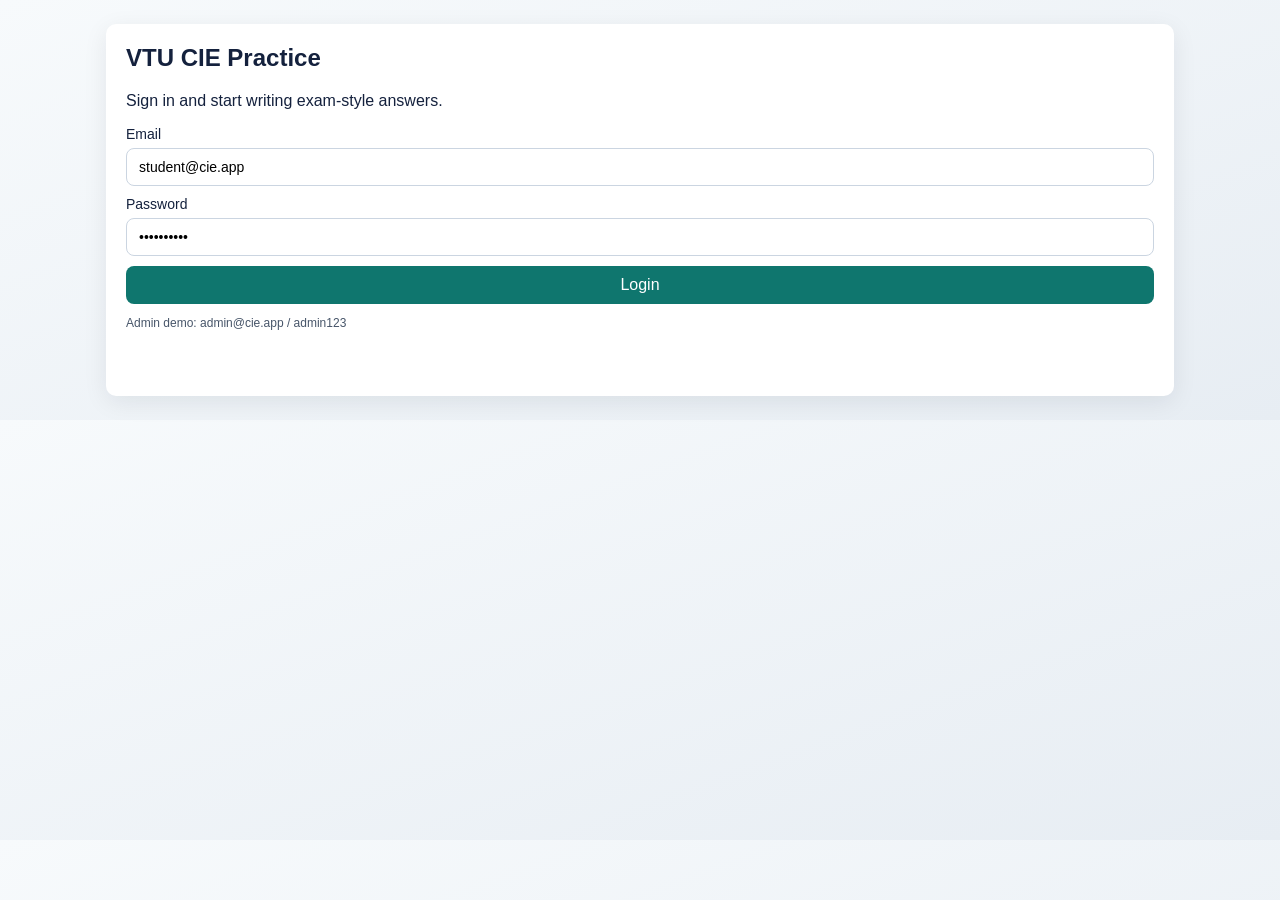
==== frontend-web/index.html @ 1c99c83d "feat: ship VTU CIE practice platform backend and web starter" ====
<!doctype html>
<html lang="en">
<head>
  <meta charset="UTF-8" />
  <meta name="viewport" content="width=device-width, initial-scale=1.0" />
  <title>VTU CIE Practice</title>
  <link rel="stylesheet" href="./style.css" />
</head>
<body>
  <main class="app-shell">
    <section id="login-panel" class="panel">
      <h1>VTU CIE Practice</h1>
      <p>Sign in and start writing exam-style answers.</p>
      <form id="login-form">
        <label>Email <input type="email" id="email" value="student@cie.app" required /></label>
        <label>Password <input type="password" id="password" value="student123" required /></label>
        <button type="submit">Login</button>
      </form>
      <p class="hint">Admin demo: admin@cie.app / admin123</p>
      <p id="login-msg" class="msg"></p>
    </section>

    <section id="dashboard" class="panel hidden">
      <header class="row">
        <div>
          <h2 id="welcome-title">Dashboard</h2>
          <p id="user-role"></p>
        </div>
        <button id="logout-btn" class="ghost">Logout</button>
      </header>

      <div class="grid">
        <article class="card">
          <h3>Subjects</h3>
          <select id="subject-select"></select>
          <button id="load-questions-btn">Load Questions</button>
          <ul id="question-list" class="list"></ul>
        </article>

        <article class="card">
          <h3>Practice</h3>
          <p id="selected-question">Choose a question from the left.</p>
          <textarea id="answer-text" rows="8" placeholder="Write your answer..."></textarea>
          <div class="row">
            <button id="start-session-btn">Start Session</button>
            <button id="submit-answer-btn">Submit Answer</button>
          </div>
          <p id="practice-msg" class="msg"></p>
        </article>

        <article class="card">
          <h3>Feedback</h3>
          <p id="score-line">No submission yet.</p>
          <p id="summary-line"></p>
          <div id="concepts"></div>
          <div id="evidence"></div>
        </article>
      </div>
    </section>
  </main>
  <script src="./app.js"></script>
</body>
</html>
---- frontend-web/style.css ----
:root {
  --bg: #f4f6f8;
  --surface: #ffffff;
  --ink: #14213d;
  --accent: #0f766e;
  --danger: #b91c1c;
}

* { box-sizing: border-box; }
body {
  margin: 0;
  font-family: "Segoe UI", "Noto Sans", sans-serif;
  background: linear-gradient(160deg, #f7fafc 0%, #e7edf3 100%);
  color: var(--ink);
}
.app-shell {
  max-width: 1100px;
  margin: 24px auto;
  padding: 0 16px;
}
.panel {
  background: var(--surface);
  border-radius: 10px;
  padding: 20px;
  box-shadow: 0 6px 24px rgba(15, 23, 42, 0.08);
}
.hidden { display: none; }
h1, h2, h3 { margin-top: 0; }
form, .card { display: grid; gap: 10px; }
label { display: grid; gap: 6px; font-size: 14px; }
input, textarea, select, button {
  font: inherit;
  border-radius: 8px;
  border: 1px solid #cbd5e1;
  padding: 10px 12px;
}
button {
  background: var(--accent);
  color: #fff;
  border: none;
  cursor: pointer;
}
button.ghost {
  background: #e2e8f0;
  color: #0f172a;
}
.grid {
  display: grid;
  grid-template-columns: repeat(auto-fit, minmax(280px, 1fr));
  gap: 14px;
}
.card {
  background: #f8fafc;
  border: 1px solid #dbe5ef;
  border-radius: 8px;
  padding: 12px;
}
.row {
  display: flex;
  gap: 8px;
  align-items: center;
  justify-content: space-between;
}
.list {
  margin: 0;
  padding-left: 18px;
  max-height: 250px;
  overflow: auto;
}
.list li { margin-bottom: 8px; cursor: pointer; }
.msg { min-height: 20px; font-size: 13px; color: var(--danger); }
.hint { font-size: 12px; color: #475569; }
#evidence p {
  margin: 6px 0;
  padding: 8px;
  border-left: 3px solid #14b8a6;
  background: #ecfeff;
  border-radius: 4px;
}
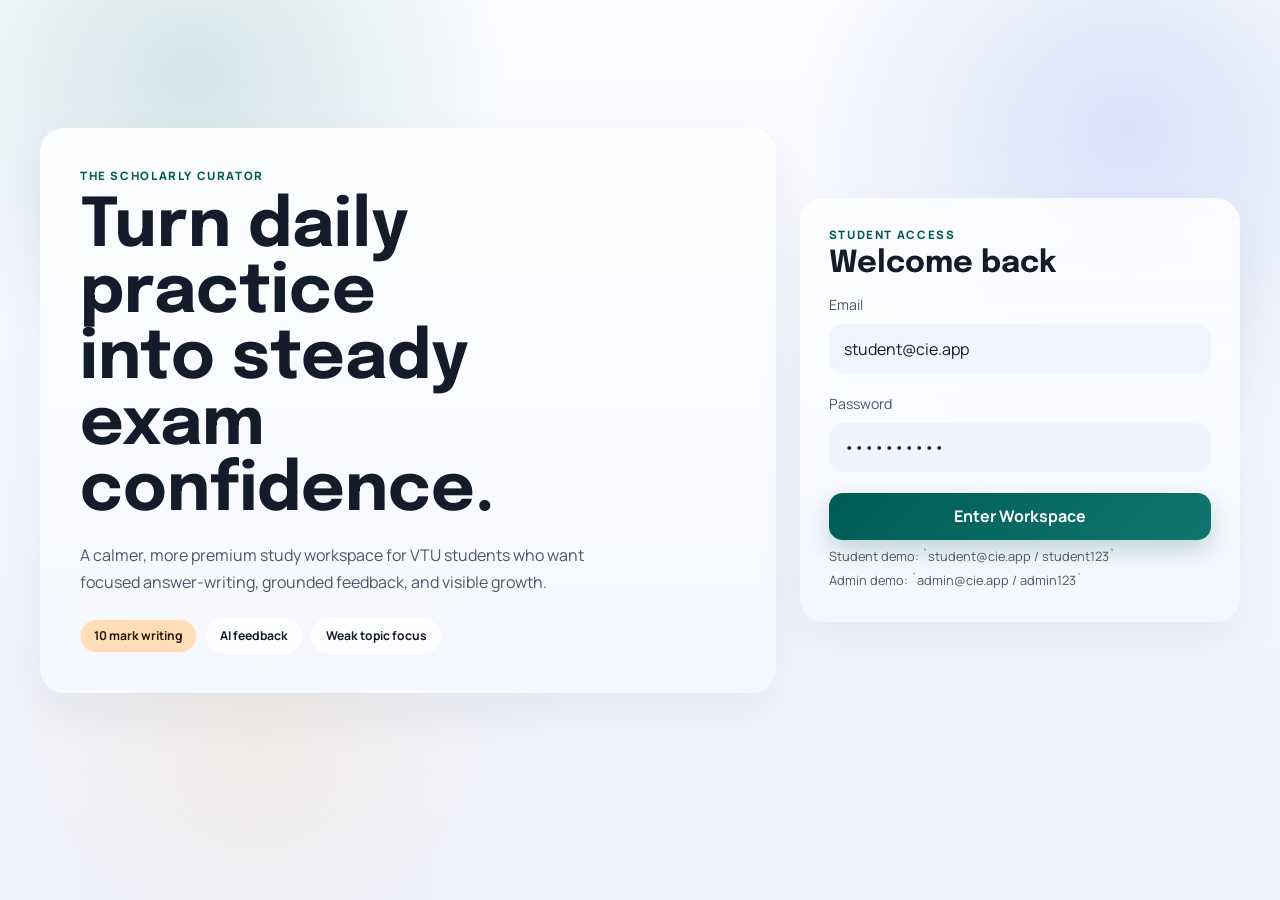
==== commit 0e2433d1: "Refine student portal UI with Stitch-aligned layout and theme" ====
--- a/frontend-web/index.html
+++ b/frontend-web/index.html
@@ -3,61 +3,440 @@
 <head>
   <meta charset="UTF-8" />
   <meta name="viewport" content="width=device-width, initial-scale=1.0" />
-  <title>VTU CIE Practice</title>
+  <title>ExamIgnite Study Portal</title>
+  <link rel="preconnect" href="https://fonts.googleapis.com" />
+  <link rel="preconnect" href="https://fonts.gstatic.com" crossorigin />
+  <link href="https://fonts.googleapis.com/css2?family=Epilogue:wght@400;600;700;800;900&family=Manrope:wght@400;500;600;700;800&family=Material+Symbols+Outlined:wght,FILL@100..700,0..1&display=swap" rel="stylesheet" />
   <link rel="stylesheet" href="./style.css" />
 </head>
 <body>
-  <main class="app-shell">
-    <section id="login-panel" class="panel">
-      <h1>VTU CIE Practice</h1>
-      <p>Sign in and start writing exam-style answers.</p>
-      <form id="login-form">
-        <label>Email <input type="email" id="email" value="student@cie.app" required /></label>
-        <label>Password <input type="password" id="password" value="student123" required /></label>
-        <button type="submit">Login</button>
-      </form>
-      <p class="hint">Admin demo: admin@cie.app / admin123</p>
-      <p id="login-msg" class="msg"></p>
+  <main class="portal-shell">
+    <section id="login-view" class="login-view">
+      <div class="login-copy">
+        <p class="eyebrow">The Scholarly Curator</p>
+        <h1>Turn daily practice into steady exam confidence.</h1>
+        <p class="lead">
+          A calmer, more premium study workspace for VTU students who want focused answer-writing, grounded feedback, and visible growth.
+        </p>
+        <div class="feature-ribbon">
+          <span class="pill accent">10 mark writing</span>
+          <span class="pill">AI feedback</span>
+          <span class="pill">Weak topic focus</span>
+        </div>
+      </div>
+
+      <section class="login-card">
+        <div class="card-header">
+          <p class="eyebrow">Student Access</p>
+          <h2>Welcome back</h2>
+        </div>
+        <form id="login-form" class="login-form">
+          <label class="field">
+            <span>Email</span>
+            <input type="email" id="email" value="student@cie.app" required />
+          </label>
+          <label class="field">
+            <span>Password</span>
+            <input type="password" id="password" value="student123" required />
+          </label>
+          <button type="submit" class="btn btn-primary">Enter Workspace</button>
+        </form>
+        <p class="hint">Student demo: `student@cie.app / student123`</p>
+        <p class="hint">Admin demo: `admin@cie.app / admin123`</p>
+        <p id="login-msg" class="status-text error-text"></p>
+      </section>
     </section>
 
-    <section id="dashboard" class="panel hidden">
-      <header class="row">
-        <div>
-          <h2 id="welcome-title">Dashboard</h2>
-          <p id="user-role"></p>
-        </div>
-        <button id="logout-btn" class="ghost">Logout</button>
+    <section id="app-view" class="app-view hidden">
+      <header class="top-appbar">
+        <div class="top-appbar__left">
+          <button class="icon-btn" type="button" aria-label="Menu">
+            <span class="material-symbols-outlined">menu</span>
+          </button>
+          <span class="brand-mark">ExamIgnite</span>
+        </div>
+
+        <nav class="main-nav">
+          <button class="nav-pill is-active" data-view="home-view">Home</button>
+          <button class="nav-pill" data-view="subject-view">Subject</button>
+          <button class="nav-pill" data-view="practice-view">Practice</button>
+          <button class="nav-pill" data-view="history-view">Insights</button>
+        </nav>
+
+        <div class="top-appbar__right">
+          <label class="compact-select">
+            <span>Semester</span>
+            <select id="semester-filter">
+              <option value="">All</option>
+              <option value="4" selected>Semester 4</option>
+            </select>
+          </label>
+          <div class="profile-chip">
+            <div class="avatar-circle">
+              <span class="material-symbols-outlined">person</span>
+            </div>
+            <div class="profile-copy">
+              <strong id="user-name">Student</strong>
+              <small id="user-role">student</small>
+            </div>
+          </div>
+          <button id="logout-btn" class="btn btn-secondary">Logout</button>
+        </div>
       </header>
 
-      <div class="grid">
-        <article class="card">
-          <h3>Subjects</h3>
-          <select id="subject-select"></select>
-          <button id="load-questions-btn">Load Questions</button>
-          <ul id="question-list" class="list"></ul>
-        </article>
-
-        <article class="card">
-          <h3>Practice</h3>
-          <p id="selected-question">Choose a question from the left.</p>
-          <textarea id="answer-text" rows="8" placeholder="Write your answer..."></textarea>
-          <div class="row">
-            <button id="start-session-btn">Start Session</button>
-            <button id="submit-answer-btn">Submit Answer</button>
-          </div>
-          <p id="practice-msg" class="msg"></p>
-        </article>
-
-        <article class="card">
-          <h3>Feedback</h3>
-          <p id="score-line">No submission yet.</p>
-          <p id="summary-line"></p>
-          <div id="concepts"></div>
-          <div id="evidence"></div>
-        </article>
-      </div>
+      <p id="global-msg" class="status-text"></p>
+
+      <section id="home-view" class="view-section">
+        <section class="welcome-band">
+          <div class="welcome-band__copy">
+            <p class="eyebrow">Performance Analytics</p>
+            <h1 id="header-greeting">Good Morning</h1>
+            <p class="muted-copy">A premium VTU study workspace built to keep practice calm, consistent, and measurable.</p>
+          </div>
+        </section>
+
+        <section class="dashboard-bento">
+          <article class="hero-panel">
+            <div class="hero-panel__inner">
+              <div class="hero-badge">
+                <span class="material-symbols-outlined filled">bolt</span>
+                <span>Study Pulse</span>
+              </div>
+              <div>
+                <h2 id="hero-title">Loading your study pulse...</h2>
+                <p id="hero-subtitle" class="hero-subtitle"></p>
+              </div>
+              <div class="hero-actions">
+                <button id="hero-practice-btn" class="btn btn-light">Practice next question</button>
+                <button id="hero-history-btn" class="btn btn-ghost">Review history</button>
+              </div>
+            </div>
+            <div class="hero-orb"></div>
+          </article>
+
+          <article class="alert-card">
+            <p class="mini-eyebrow">Weak subject alert</p>
+            <h3 id="insight-weak-topic">No weak topic yet</h3>
+            <p class="muted-copy">Use this panel to spot the area that needs the next focused revision pass.</p>
+            <div class="alert-card__footer">
+              <strong id="insight-average">--</strong>
+              <span class="pill accent-soft">Average score</span>
+            </div>
+          </article>
+
+          <article class="study-prompt-card">
+            <div class="study-prompt-card__head">
+              <div>
+                <p class="mini-eyebrow">Recommended move</p>
+                <h3>Likely exam practice</h3>
+              </div>
+              <span class="material-symbols-outlined icon-bubble">lightbulb</span>
+            </div>
+            <div class="stats-row">
+              <span class="pill">Attempts <strong id="insight-attempts">--</strong></span>
+              <span class="pill">High priority</span>
+            </div>
+          </article>
+        </section>
+
+        <section class="quick-actions">
+          <button class="quick-action">
+            <span class="quick-action__icon teal"><span class="material-symbols-outlined filled">play_circle</span></span>
+            <span>Practice Now</span>
+          </button>
+          <button class="quick-action">
+            <span class="quick-action__icon blue"><span class="material-symbols-outlined filled">quiz</span></span>
+            <span>Mock Test</span>
+          </button>
+          <button class="quick-action">
+            <span class="quick-action__icon red"><span class="material-symbols-outlined filled">history_edu</span></span>
+            <span>Review Mistakes</span>
+          </button>
+          <button class="quick-action">
+            <span class="quick-action__icon amber"><span class="material-symbols-outlined filled">library_books</span></span>
+            <span>Previous Papers</span>
+          </button>
+        </section>
+
+        <section class="content-grid content-grid--home">
+          <article class="surface-card">
+            <div class="section-header">
+              <div>
+                <p class="eyebrow">Core Subjects</p>
+                <h3>Your current semester</h3>
+              </div>
+            </div>
+            <div id="subject-cards" class="subject-grid"></div>
+          </article>
+
+          <aside class="insight-panel">
+            <div class="section-header">
+              <div>
+                <p class="eyebrow">Recent Attempts</p>
+                <h3>Learning insights</h3>
+              </div>
+            </div>
+            <div id="recent-attempts" class="attempt-rail"></div>
+          </aside>
+        </section>
+      </section>
+
+      <section id="subject-view" class="view-section hidden">
+        <section class="hero-header-card">
+          <div>
+            <p id="subject-code" class="eyebrow">Subject</p>
+            <h2 id="subject-title">Choose a subject</h2>
+            <p id="subject-meta" class="muted-copy"></p>
+          </div>
+          <div class="metric-focus-card">
+            <span class="mini-eyebrow">Progress</span>
+            <strong id="subject-progress-score">--</strong>
+            <p id="subject-progress-detail" class="muted-copy"></p>
+          </div>
+        </section>
+
+        <section class="content-grid">
+          <article class="surface-card">
+            <div class="section-header">
+              <div>
+                <p class="eyebrow">Question Browser</p>
+                <h3>Curated prompts</h3>
+              </div>
+            </div>
+            <div class="filter-row">
+              <select id="filter-marks" class="filter-select">
+                <option value="">All marks</option>
+              </select>
+              <select id="filter-module" class="filter-select">
+                <option value="">All modules</option>
+              </select>
+              <select id="filter-year" class="filter-select">
+                <option value="">All years</option>
+              </select>
+              <label class="toggle-chip">
+                <input type="checkbox" id="filter-diagram" />
+                <span>Diagram expected</span>
+              </label>
+            </div>
+            <div id="question-cards" class="question-card-list"></div>
+          </article>
+
+          <aside class="preview-card">
+            <div class="section-header">
+              <div>
+                <p class="eyebrow">Selection</p>
+                <h3>Question preview</h3>
+              </div>
+            </div>
+            <p id="selected-question-preview" class="muted-copy">Pick a question to begin focused writing.</p>
+            <button id="open-practice-btn" class="btn btn-primary">Open writing workspace</button>
+          </aside>
+        </section>
+      </section>
+
+      <section id="practice-view" class="view-section hidden">
+        <section class="content-grid content-grid--practice">
+          <div class="practice-main">
+            <article class="question-panel">
+              <div class="chip-row" id="practice-chips"></div>
+              <p id="practice-subject-code" class="eyebrow">Practice</p>
+              <h2 id="practice-question-title">Select a question from the subject browser.</h2>
+              <div class="tip-box">
+                <p class="muted-copy">Use a definition first, then step-by-step structure, then example or diagram if needed.</p>
+              </div>
+            </article>
+
+            <article class="editor-shell">
+              <div class="editor-toolbar">
+                <div class="toolbar-actions">
+                  <button class="icon-btn" type="button"><span class="material-symbols-outlined">format_bold</span></button>
+                  <button class="icon-btn" type="button"><span class="material-symbols-outlined">format_italic</span></button>
+                  <button class="icon-btn" type="button"><span class="material-symbols-outlined">format_list_bulleted</span></button>
+                  <button class="icon-btn" type="button"><span class="material-symbols-outlined">image</span></button>
+                </div>
+                <div class="editor-meta">
+                  <span id="draft-status">Draft idle</span>
+                  <span>Writing Studio</span>
+                </div>
+              </div>
+              <textarea id="answer-text" class="writing-area" placeholder="Start writing your answer here..."></textarea>
+            </article>
+          </div>
+
+          <aside class="practice-sidebar">
+            <div class="mode-switch">
+              <button class="mode-switch__btn is-active" type="button">Practice Mode</button>
+              <button class="mode-switch__btn" type="button">Exam Mode</button>
+            </div>
+
+            <article class="timer-card">
+              <span class="mini-eyebrow">Current Session</span>
+              <strong id="session-status">Not started</strong>
+              <div class="progress-line"><span></span></div>
+            </article>
+
+            <article class="expectation-card">
+              <div class="section-header compact">
+                <div>
+                  <p class="eyebrow">Examiner Expectations</p>
+                </div>
+              </div>
+              <div id="examiner-panel">
+                <p class="muted-copy">Once a question is selected, this panel will summarize the answer frame and special expectations.</p>
+              </div>
+            </article>
+
+            <article class="study-pulse-mini">
+              <p class="mini-eyebrow">Study Pulse</p>
+              <h4>Previous paper relevance</h4>
+              <p class="muted-copy">Use this space for likely-repeat signal and quick reminder context.</p>
+            </article>
+          </aside>
+        </section>
+
+        <div class="floating-submit-bar">
+          <button id="practice-back-btn" class="btn btn-secondary">Back to questions</button>
+          <button id="start-session-btn" class="btn btn-secondary">Start session</button>
+          <button id="submit-answer-btn" class="btn btn-primary">Submit answer</button>
+        </div>
+      </section>
+
+      <section id="feedback-view" class="view-section hidden">
+        <div class="feedback-hero-grid">
+          <article class="score-spotlight">
+            <span class="mini-eyebrow">Final score</span>
+            <h2 id="feedback-score">No submission yet</h2>
+            <p id="feedback-summary" class="muted-copy"></p>
+          </article>
+
+          <article class="coverage-panel">
+            <div class="section-header compact">
+              <div>
+                <p class="eyebrow">Concept Coverage</p>
+                <h3>What landed</h3>
+              </div>
+            </div>
+            <div id="covered-concepts" class="pill-list"></div>
+            <div id="missed-concepts" class="pill-list pill-list--negative"></div>
+          </article>
+        </div>
+
+        <section class="content-grid">
+          <article class="surface-card">
+            <div class="feedback-summary-card">
+              <div class="feedback-summary-card__icon">
+                <span class="material-symbols-outlined filled">auto_awesome</span>
+              </div>
+              <div>
+                <p class="eyebrow">AI Feedback Summary</p>
+                <p class="reading-copy" id="reference-answer"></p>
+              </div>
+            </div>
+          </article>
+
+          <aside class="feedback-side">
+            <article class="preview-card">
+              <div class="section-header compact">
+                <div>
+                  <p class="eyebrow">Diagram Guidance</p>
+                  <h3>Exam note</h3>
+                </div>
+              </div>
+              <p id="feedback-diagram" class="muted-copy">Diagram recommendation appears here.</p>
+            </article>
+
+            <article class="evidence-panel">
+              <div class="section-header compact">
+                <div>
+                  <p class="eyebrow">Evidence</p>
+                  <h3>Grounding sources</h3>
+                </div>
+              </div>
+              <div id="feedback-evidence" class="evidence-list"></div>
+            </article>
+
+            <div class="feedback-actions">
+              <button id="retry-answer-btn" class="btn btn-primary">Retry answer</button>
+              <button id="feedback-subject-btn" class="btn btn-secondary">Back to subject</button>
+            </div>
+          </aside>
+        </section>
+      </section>
+
+      <section id="history-view" class="view-section hidden">
+        <section class="history-header">
+          <div>
+            <p class="eyebrow">Performance Analytics</p>
+            <h2>Growth metrics.</h2>
+            <p class="muted-copy">Visualizing your study rhythm, weak patterns, and the next revision move.</p>
+          </div>
+        </section>
+
+        <section class="history-bento">
+          <article class="trend-card">
+            <div class="section-header compact">
+              <div>
+                <p class="eyebrow">Score Improvement</p>
+                <h3>Recent momentum</h3>
+              </div>
+            </div>
+            <div class="graph-placeholder">
+              <div class="graph-line"></div>
+            </div>
+          </article>
+
+          <article class="streak-card">
+            <p class="mini-eyebrow">Daily momentum</p>
+            <h3>Study streak</h3>
+            <p class="muted-copy">Your consistency is visible here as part of the visual rhythm, even before richer analytics arrive.</p>
+          </article>
+        </section>
+
+        <section class="content-grid">
+          <article class="surface-card">
+            <div class="section-header">
+              <div>
+                <p class="eyebrow">Attempt Timeline</p>
+                <h3>Your recent work</h3>
+              </div>
+            </div>
+            <div id="history-list" class="history-list"></div>
+          </article>
+
+          <aside class="insight-panel">
+            <div class="section-header">
+              <div>
+                <p class="eyebrow">Progress Lens</p>
+                <h3>Subject improvement</h3>
+              </div>
+            </div>
+            <select id="history-subject-select" class="filter-select"></select>
+            <div id="history-progress-panel" class="progress-panel"></div>
+          </aside>
+        </section>
+      </section>
     </section>
   </main>
+
+  <nav class="bottom-nav">
+    <button class="bottom-nav__item is-active" type="button">
+      <span class="material-symbols-outlined">dashboard</span>
+      <span>Home</span>
+    </button>
+    <button class="bottom-nav__item" type="button">
+      <span class="material-symbols-outlined">menu_book</span>
+      <span>Practice</span>
+    </button>
+    <button class="bottom-nav__item" type="button">
+      <span class="material-symbols-outlined">analytics</span>
+      <span>Insights</span>
+    </button>
+    <button class="bottom-nav__item" type="button">
+      <span class="material-symbols-outlined">person</span>
+      <span>Profile</span>
+    </button>
+  </nav>
+
   <script src="./app.js"></script>
 </body>
 </html>
--- a/frontend-web/style.css
+++ b/frontend-web/style.css
@@ -1,79 +1,1224 @@
 :root {
-  --bg: #f4f6f8;
-  --surface: #ffffff;
-  --ink: #14213d;
-  --accent: #0f766e;
-  --danger: #b91c1c;
-}
-
-* { box-sizing: border-box; }
+  --surface: #f9f9ff;
+  --surface-low: #f1f3ff;
+  --surface-top: #ffffff;
+  --surface-high: #e1e8fd;
+  --surface-variant: #dce2f7;
+  --primary: #005c55;
+  --primary-container: #0f766e;
+  --primary-fixed: #9cf2e8;
+  --secondary: #1d4ed8;
+  --secondary-fixed: #dce1ff;
+  --tertiary: #734700;
+  --tertiary-fixed: #ffddb8;
+  --error: #ba1a1a;
+  --on-surface: #141b2b;
+  --on-muted: #4c566c;
+  --outline-variant: rgba(189, 201, 198, 0.35);
+  --shadow-soft: 0 20px 48px rgba(20, 27, 43, 0.06);
+  --shadow-hero: 0 28px 64px rgba(0, 92, 85, 0.22);
+  --radius-lg: 1rem;
+  --radius-xl: 1.5rem;
+}
+
+* {
+  box-sizing: border-box;
+}
+
+html,
 body {
   margin: 0;
-  font-family: "Segoe UI", "Noto Sans", sans-serif;
-  background: linear-gradient(160deg, #f7fafc 0%, #e7edf3 100%);
-  color: var(--ink);
-}
-.app-shell {
-  max-width: 1100px;
-  margin: 24px auto;
-  padding: 0 16px;
-}
-.panel {
-  background: var(--surface);
-  border-radius: 10px;
-  padding: 20px;
-  box-shadow: 0 6px 24px rgba(15, 23, 42, 0.08);
-}
-.hidden { display: none; }
-h1, h2, h3 { margin-top: 0; }
-form, .card { display: grid; gap: 10px; }
-label { display: grid; gap: 6px; font-size: 14px; }
-input, textarea, select, button {
+  min-height: 100%;
+}
+
+body {
+  font-family: "Manrope", "Segoe UI", sans-serif;
+  color: var(--on-surface);
+  background:
+    radial-gradient(circle at 15% 8%, rgba(12, 118, 110, 0.16), transparent 23%),
+    radial-gradient(circle at 88% 14%, rgba(29, 78, 216, 0.14), transparent 24%),
+    radial-gradient(circle at 20% 82%, rgba(255, 185, 95, 0.14), transparent 25%),
+    linear-gradient(180deg, #fbfcff 0%, #f5f7ff 43%, #eef3ff 100%);
+}
+
+button,
+input,
+select,
+textarea {
   font: inherit;
-  border-radius: 8px;
-  border: 1px solid #cbd5e1;
-  padding: 10px 12px;
-}
+}
+
 button {
-  background: var(--accent);
+  cursor: pointer;
+}
+
+.material-symbols-outlined {
+  font-variation-settings: "FILL" 0, "wght" 450, "GRAD" 0, "opsz" 24;
+}
+
+.material-symbols-outlined.filled {
+  font-variation-settings: "FILL" 1, "wght" 450, "GRAD" 0, "opsz" 24;
+}
+
+.hidden {
+  display: none !important;
+}
+
+.portal-shell {
+  max-width: 1240px;
+  margin: 0 auto;
+  padding: 1.5rem 1.25rem 6.5rem;
+}
+
+.status-text {
+  margin: 0.25rem 0 0;
+  font-size: 0.9rem;
+  color: var(--on-muted);
+}
+
+.error-text {
+  color: var(--error);
+}
+
+.eyebrow,
+.mini-eyebrow {
+  margin: 0;
+  text-transform: uppercase;
+  letter-spacing: 0.14em;
+  font-weight: 800;
+}
+
+.eyebrow {
+  font-size: 0.72rem;
+  color: var(--primary);
+}
+
+.mini-eyebrow {
+  font-size: 0.66rem;
+  color: rgba(20, 27, 43, 0.64);
+}
+
+h1,
+h2,
+h3,
+h4 {
+  margin: 0;
+  font-family: "Epilogue", "Segoe UI", sans-serif;
+  letter-spacing: 0;
+}
+
+.muted-copy {
+  color: var(--on-muted);
+  line-height: 1.65;
+}
+
+.pill {
+  display: inline-flex;
+  align-items: center;
+  gap: 0.35rem;
+  border-radius: 999px;
+  background: rgba(255, 255, 255, 0.8);
+  box-shadow: inset 0 0 0 1px rgba(255, 255, 255, 0.58);
+  padding: 0.52rem 0.9rem;
+  font-size: 0.76rem;
+  font-weight: 700;
+  color: var(--on-surface);
+}
+
+.pill.accent {
+  background: var(--tertiary-fixed);
+  color: #2a1700;
+}
+
+.pill.accent-soft {
+  background: rgba(255, 221, 184, 0.7);
+  color: #5f3a00;
+}
+
+.btn {
+  border: 0;
+  border-radius: 0.85rem;
+  padding: 0.8rem 1.05rem;
+  font-weight: 700;
+  transition: transform 140ms ease, filter 140ms ease;
+}
+
+.btn:hover {
+  transform: translateY(-1px);
+}
+
+.btn-primary {
   color: #fff;
-  border: none;
-  cursor: pointer;
-}
-button.ghost {
-  background: #e2e8f0;
-  color: #0f172a;
-}
-.grid {
-  display: grid;
-  grid-template-columns: repeat(auto-fit, minmax(280px, 1fr));
-  gap: 14px;
-}
-.card {
-  background: #f8fafc;
-  border: 1px solid #dbe5ef;
-  border-radius: 8px;
-  padding: 12px;
-}
-.row {
-  display: flex;
-  gap: 8px;
+  background: linear-gradient(135deg, var(--primary) 0%, var(--primary-container) 100%);
+  box-shadow: 0 10px 24px rgba(0, 92, 85, 0.23);
+}
+
+.btn-secondary {
+  color: var(--on-surface);
+  background: rgba(255, 255, 255, 0.78);
+  box-shadow: inset 0 0 0 1px rgba(255, 255, 255, 0.6);
+}
+
+.btn-light {
+  color: var(--primary);
+  background: var(--surface-top);
+}
+
+.btn-ghost {
+  color: #d8f7f2;
+  background: rgba(255, 255, 255, 0.15);
+  box-shadow: inset 0 0 0 1px rgba(255, 255, 255, 0.25);
+}
+
+.btn-tertiary {
+  color: var(--secondary);
+  background: rgba(220, 225, 255, 0.72);
+}
+
+.login-view {
+  min-height: calc(100vh - 8rem);
+  display: grid;
+  gap: 1.5rem;
+  grid-template-columns: minmax(0, 1.35fr) minmax(320px, 440px);
+  align-items: center;
+}
+
+.login-copy {
+  background: linear-gradient(180deg, rgba(255, 255, 255, 0.88), rgba(245, 248, 255, 0.92));
+  border-radius: var(--radius-xl);
+  padding: 2.5rem;
+  box-shadow: var(--shadow-soft);
+}
+
+.login-copy h1 {
+  margin-top: 0.8rem;
+  font-size: clamp(2.4rem, 6vw, 4.2rem);
+  line-height: 0.98;
+  max-width: 11ch;
+}
+
+.lead {
+  margin: 1.1rem 0 1.4rem;
+  color: var(--on-muted);
+  max-width: 52ch;
+  line-height: 1.7;
+}
+
+.feature-ribbon {
+  display: flex;
+  flex-wrap: wrap;
+  gap: 0.55rem;
+}
+
+.login-card {
+  border-radius: var(--radius-xl);
+  background: linear-gradient(180deg, rgba(255, 255, 255, 0.82), rgba(245, 248, 255, 0.78));
+  box-shadow: var(--shadow-soft);
+  backdrop-filter: blur(20px);
+  padding: 1.8rem;
+}
+
+.card-header {
+  margin-bottom: 1rem;
+}
+
+.card-header h2 {
+  margin-top: 0.4rem;
+  font-size: 1.9rem;
+}
+
+.login-form,
+.field {
+  display: grid;
+  gap: 0.6rem;
+}
+
+.field {
+  margin-bottom: 0.7rem;
+}
+
+.field span {
+  color: var(--on-muted);
+  font-size: 0.88rem;
+}
+
+.field input,
+.compact-select select,
+.filter-select,
+.writing-area {
+  border: 0;
+  border-radius: 0.85rem;
+  background: rgba(241, 243, 255, 0.9);
+  color: var(--on-surface);
+  padding: 0.85rem 0.95rem;
+  outline: none;
+  box-shadow: inset 0 0 0 1.2px transparent;
+  transition: box-shadow 120ms ease, background 120ms ease;
+}
+
+.field input:focus,
+.compact-select select:focus,
+.filter-select:focus,
+.writing-area:focus {
+  box-shadow: inset 0 0 0 1.5px rgba(0, 106, 99, 0.4);
+  background: rgba(255, 255, 255, 0.94);
+}
+
+.hint {
+  margin: 0.4rem 0 0;
+  color: var(--on-muted);
+  font-size: 0.8rem;
+}
+
+.app-view {
+  display: grid;
+  gap: 1.15rem;
+}
+
+.top-appbar {
+  position: sticky;
+  top: 0.8rem;
+  z-index: 20;
+  display: grid;
+  grid-template-columns: auto 1fr auto;
+  align-items: center;
+  gap: 1rem;
+  background: linear-gradient(180deg, rgba(255, 255, 255, 0.82), rgba(245, 249, 255, 0.78));
+  backdrop-filter: blur(20px);
+  border-radius: var(--radius-xl);
+  box-shadow: var(--shadow-soft);
+  padding: 0.95rem 1.2rem;
+}
+
+.top-appbar__left,
+.top-appbar__right,
+.main-nav {
+  display: flex;
+  align-items: center;
+  gap: 0.75rem;
+}
+
+.main-nav {
+  justify-content: center;
+  flex-wrap: wrap;
+}
+
+.brand-mark {
+  font-family: "Epilogue", "Segoe UI", sans-serif;
+  color: var(--primary);
+  font-weight: 800;
+  letter-spacing: -0.02em;
+  font-size: 1.18rem;
+}
+
+.icon-btn {
+  display: inline-flex;
+  align-items: center;
+  justify-content: center;
+  width: 2.25rem;
+  height: 2.25rem;
+  border-radius: 999px;
+  border: 0;
+  background: rgba(255, 255, 255, 0.58);
+  color: var(--on-muted);
+}
+
+.icon-btn:hover {
+  color: var(--primary);
+}
+
+.nav-pill {
+  border: 0;
+  border-radius: 999px;
+  background: transparent;
+  color: var(--on-muted);
+  font-weight: 700;
+  padding: 0.62rem 1rem;
+}
+
+.nav-pill.is-active {
+  color: var(--primary);
+  background: rgba(156, 242, 232, 0.46);
+}
+
+.compact-select {
+  display: grid;
+  gap: 0.2rem;
+  color: var(--on-muted);
+  font-size: 0.76rem;
+}
+
+.compact-select select {
+  min-width: 128px;
+  padding: 0.58rem 0.8rem;
+}
+
+.profile-chip {
+  display: inline-flex;
+  align-items: center;
+  gap: 0.6rem;
+  border-radius: 999px;
+  padding: 0.28rem 0.7rem 0.28rem 0.28rem;
+  background: rgba(255, 255, 255, 0.66);
+}
+
+.avatar-circle {
+  width: 2rem;
+  height: 2rem;
+  border-radius: 999px;
+  background: var(--surface-low);
+  color: var(--primary);
+  display: grid;
+  place-items: center;
+}
+
+.profile-copy {
+  display: grid;
+  gap: 0.03rem;
+}
+
+.profile-copy strong {
+  font-size: 0.86rem;
+}
+
+.profile-copy small {
+  color: var(--on-muted);
+  font-size: 0.72rem;
+}
+
+.view-section {
+  display: grid;
+  gap: 1rem;
+}
+
+.welcome-band {
+  background: linear-gradient(180deg, rgba(255, 255, 255, 0.9), rgba(245, 249, 255, 0.86));
+  border-radius: var(--radius-xl);
+  box-shadow: var(--shadow-soft);
+  padding: 1.7rem;
+}
+
+.welcome-band__copy h1 {
+  margin-top: 0.45rem;
+  font-size: clamp(2rem, 4vw, 3.2rem);
+}
+
+.dashboard-bento {
+  display: grid;
+  gap: 1rem;
+  grid-template-columns: minmax(0, 2fr) minmax(0, 1fr);
+  grid-template-areas:
+    "hero alert"
+    "hero prompt";
+}
+
+.hero-panel {
+  grid-area: hero;
+  border-radius: var(--radius-xl);
+  background: linear-gradient(135deg, var(--primary) 0%, var(--primary-container) 100%);
+  color: #e9fffb;
+  box-shadow: var(--shadow-hero);
+  padding: 1.6rem;
+  position: relative;
+  overflow: hidden;
+}
+
+.hero-panel__inner {
+  position: relative;
+  z-index: 1;
+  display: grid;
+  gap: 1.3rem;
+}
+
+.hero-badge {
+  display: inline-flex;
+  align-items: center;
+  gap: 0.35rem;
+  width: fit-content;
+  padding: 0.4rem 0.75rem;
+  background: rgba(255, 255, 255, 0.15);
+  border-radius: 999px;
+  font-size: 0.74rem;
+  font-weight: 800;
+  text-transform: uppercase;
+  letter-spacing: 0.1em;
+}
+
+.hero-panel h2 {
+  font-size: clamp(1.8rem, 3.2vw, 2.8rem);
+  line-height: 1.03;
+  max-width: 12ch;
+}
+
+.hero-subtitle {
+  margin-top: 0.7rem;
+  max-width: 52ch;
+  color: rgba(233, 255, 251, 0.85);
+}
+
+.hero-actions {
+  display: flex;
+  flex-wrap: wrap;
+  gap: 0.6rem;
+}
+
+.hero-orb {
+  position: absolute;
+  width: 230px;
+  height: 230px;
+  border-radius: 999px;
+  background: rgba(255, 255, 255, 0.14);
+  bottom: -95px;
+  right: -70px;
+  filter: blur(8px);
+}
+
+.alert-card,
+.study-prompt-card,
+.insight-panel,
+.preview-card,
+.feedback-side,
+.practice-sidebar {
+  border-radius: var(--radius-xl);
+  box-shadow: var(--shadow-soft);
+}
+
+.alert-card {
+  grid-area: alert;
+  background: linear-gradient(165deg, rgba(255, 221, 184, 0.93), rgba(255, 255, 255, 0.85));
+  padding: 1.3rem;
+  display: grid;
+  gap: 0.75rem;
+}
+
+.alert-card h3 {
+  font-size: 1.35rem;
+}
+
+.alert-card__footer {
+  display: flex;
   align-items: center;
   justify-content: space-between;
-}
-.list {
+  gap: 0.65rem;
+}
+
+.alert-card__footer strong {
+  font-family: "Epilogue", "Segoe UI", sans-serif;
+  font-size: 1.38rem;
+}
+
+.study-prompt-card {
+  grid-area: prompt;
+  background: linear-gradient(180deg, rgba(220, 225, 255, 0.86), rgba(252, 252, 255, 0.92));
+  padding: 1.3rem;
+  display: grid;
+  gap: 0.8rem;
+}
+
+.study-prompt-card__head {
+  display: flex;
+  align-items: flex-start;
+  justify-content: space-between;
+  gap: 0.7rem;
+}
+
+.study-prompt-card h3 {
+  font-size: 1.2rem;
+}
+
+.icon-bubble {
+  width: 2rem;
+  height: 2rem;
+  display: grid;
+  place-items: center;
+  border-radius: 0.6rem;
+  background: rgba(255, 255, 255, 0.65);
+  color: var(--secondary);
+}
+
+.stats-row {
+  display: flex;
+  flex-wrap: wrap;
+  gap: 0.45rem;
+}
+
+.quick-actions {
+  display: grid;
+  gap: 0.75rem;
+  grid-template-columns: repeat(4, minmax(0, 1fr));
+}
+
+.quick-action {
+  border: 0;
+  border-radius: 1rem;
+  background: linear-gradient(180deg, rgba(255, 255, 255, 0.9), rgba(245, 248, 255, 0.85));
+  box-shadow: var(--shadow-soft);
+  padding: 1rem 0.7rem;
+  display: grid;
+  justify-items: center;
+  gap: 0.5rem;
+  font-size: 0.75rem;
+  font-weight: 800;
+  text-transform: uppercase;
+  letter-spacing: 0.08em;
+  color: var(--on-surface);
+}
+
+.quick-action__icon {
+  width: 2.8rem;
+  height: 2.8rem;
+  border-radius: 0.9rem;
+  display: grid;
+  place-items: center;
+}
+
+.quick-action__icon.teal {
+  background: rgba(0, 92, 85, 0.1);
+  color: var(--primary);
+}
+
+.quick-action__icon.blue {
+  background: rgba(29, 78, 216, 0.1);
+  color: var(--secondary);
+}
+
+.quick-action__icon.red {
+  background: rgba(186, 26, 26, 0.1);
+  color: var(--error);
+}
+
+.quick-action__icon.amber {
+  background: rgba(255, 185, 95, 0.18);
+  color: #8d5a00;
+}
+
+.content-grid {
+  display: grid;
+  gap: 1rem;
+  grid-template-columns: minmax(0, 2fr) minmax(300px, 1fr);
+}
+
+.content-grid--home {
+  grid-template-columns: minmax(0, 2fr) minmax(340px, 1fr);
+}
+
+.content-grid--practice {
+  grid-template-columns: minmax(0, 2fr) minmax(320px, 1fr);
+}
+
+.surface-card,
+.insight-panel,
+.preview-card,
+.feedback-side {
+  background: linear-gradient(180deg, rgba(255, 255, 255, 0.9), rgba(245, 248, 255, 0.87));
+  padding: 1.3rem;
+}
+
+.section-header {
+  display: flex;
+  justify-content: space-between;
+  align-items: flex-start;
+  gap: 0.75rem;
+  margin-bottom: 1rem;
+}
+
+.section-header h3 {
+  margin-top: 0.45rem;
+  font-size: 1.35rem;
+}
+
+.section-header.compact h3 {
+  font-size: 1.1rem;
+}
+
+.subject-grid,
+.question-card-list,
+.attempt-rail,
+.history-list,
+.progress-panel,
+.evidence-list {
+  display: grid;
+  gap: 0.75rem;
+}
+
+.subject-card,
+.question-card,
+.attempt-card,
+.timeline-card,
+.progress-card,
+.evidence-card,
+.empty-state {
+  border-radius: 1rem;
+  border: 0;
+  width: 100%;
+  text-align: left;
+  padding: 1rem;
+  background: linear-gradient(180deg, rgba(248, 251, 255, 0.96), rgba(240, 245, 255, 0.92));
+  box-shadow: inset 0 0 0 1px rgba(255, 255, 255, 0.54);
+}
+
+.subject-card:hover,
+.question-card:hover,
+.attempt-card:hover,
+.timeline-card:hover {
+  transform: translateY(-1px);
+}
+
+.subject-card.is-active,
+.question-card.is-active {
+  background: linear-gradient(135deg, rgba(233, 251, 247, 0.97), rgba(231, 241, 255, 0.96));
+  box-shadow: inset 0 0 0 1px rgba(0, 92, 85, 0.25);
+}
+
+.subject-card header,
+.question-card header,
+.attempt-card header,
+.timeline-card header,
+.progress-card header {
+  display: flex;
+  justify-content: space-between;
+  align-items: flex-start;
+  gap: 0.7rem;
+}
+
+.subject-card h4,
+.question-card h4,
+.attempt-card h4,
+.timeline-card h4,
+.progress-card h4 {
+  margin: 0.35rem 0 0.45rem;
+  font-size: 1.04rem;
+}
+
+.meta-row,
+.metric-row,
+.attempt-meta {
+  display: flex;
+  flex-wrap: wrap;
+  gap: 0.45rem 0.9rem;
+  color: var(--on-muted);
+  font-size: 0.85rem;
+}
+
+.score-badge,
+.score-pill {
+  display: inline-flex;
+  align-items: center;
+  justify-content: center;
+  min-height: 2rem;
+  padding: 0 0.78rem;
+  border-radius: 999px;
+  font-weight: 800;
+  font-size: 0.82rem;
+}
+
+.score-badge {
+  color: var(--primary);
+  background: rgba(156, 242, 232, 0.58);
+}
+
+.score-pill {
+  color: var(--secondary);
+  background: rgba(220, 225, 255, 0.78);
+}
+
+.hero-header-card {
+  border-radius: var(--radius-xl);
+  background: linear-gradient(180deg, rgba(255, 255, 255, 0.92), rgba(245, 249, 255, 0.88));
+  box-shadow: var(--shadow-soft);
+  padding: 1.3rem;
+  display: grid;
+  grid-template-columns: minmax(0, 1fr) minmax(220px, 320px);
+  gap: 0.9rem;
+  align-items: stretch;
+}
+
+.hero-header-card h2 {
+  margin-top: 0.4rem;
+  font-size: clamp(1.55rem, 3vw, 2.25rem);
+}
+
+.metric-focus-card {
+  background: linear-gradient(165deg, rgba(255, 255, 255, 0.9), rgba(235, 247, 245, 0.92));
+  border-radius: 1rem;
+  padding: 1rem;
+  display: grid;
+  gap: 0.4rem;
+}
+
+.metric-focus-card strong {
+  font-family: "Epilogue", "Segoe UI", sans-serif;
+  font-size: 1.95rem;
+}
+
+.filter-row {
+  display: flex;
+  flex-wrap: wrap;
+  gap: 0.55rem;
+  margin-bottom: 0.8rem;
+}
+
+.filter-select {
+  min-width: 132px;
+}
+
+.toggle-chip {
+  display: inline-flex;
+  align-items: center;
+  gap: 0.5rem;
+  border-radius: 999px;
+  padding: 0.58rem 0.9rem;
+  background: rgba(255, 255, 255, 0.82);
+  box-shadow: inset 0 0 0 1px rgba(255, 255, 255, 0.54);
+  font-size: 0.86rem;
+  color: var(--on-muted);
+}
+
+.toggle-chip input {
   margin: 0;
-  padding-left: 18px;
-  max-height: 250px;
-  overflow: auto;
-}
-.list li { margin-bottom: 8px; cursor: pointer; }
-.msg { min-height: 20px; font-size: 13px; color: var(--danger); }
-.hint { font-size: 12px; color: #475569; }
-#evidence p {
-  margin: 6px 0;
-  padding: 8px;
-  border-left: 3px solid #14b8a6;
-  background: #ecfeff;
-  border-radius: 4px;
-}
+}
+
+.practice-main {
+  display: grid;
+  gap: 0.9rem;
+}
+
+.question-panel,
+.editor-shell,
+.practice-sidebar > * {
+  border-radius: var(--radius-xl);
+  box-shadow: var(--shadow-soft);
+}
+
+.question-panel {
+  background: linear-gradient(180deg, rgba(255, 255, 255, 0.9), rgba(245, 249, 255, 0.88));
+  padding: 1.25rem;
+  display: grid;
+  gap: 0.7rem;
+}
+
+.question-panel h2 {
+  font-size: clamp(1.3rem, 2.4vw, 2rem);
+  line-height: 1.16;
+}
+
+.chip-row {
+  display: flex;
+  flex-wrap: wrap;
+  gap: 0.45rem;
+}
+
+.tip-box {
+  border-radius: 0.75rem;
+  background: rgba(241, 243, 255, 0.9);
+  padding: 0.72rem 0.9rem;
+}
+
+.editor-shell {
+  overflow: hidden;
+  background: linear-gradient(180deg, rgba(255, 255, 255, 0.9), rgba(245, 248, 255, 0.9));
+}
+
+.editor-toolbar {
+  display: flex;
+  justify-content: space-between;
+  gap: 0.7rem;
+  align-items: center;
+  padding: 0.6rem 0.85rem;
+  background: rgba(241, 243, 255, 0.9);
+}
+
+.toolbar-actions,
+.editor-meta {
+  display: flex;
+  align-items: center;
+  gap: 0.38rem;
+}
+
+.editor-meta {
+  font-size: 0.76rem;
+  font-weight: 700;
+  color: var(--on-muted);
+}
+
+.writing-area {
+  width: 100%;
+  min-height: 430px;
+  resize: vertical;
+  border-radius: 0;
+  background: transparent;
+  padding: 1.05rem;
+  line-height: 1.72;
+}
+
+.practice-sidebar {
+  display: grid;
+  gap: 0.75rem;
+}
+
+.mode-switch {
+  display: grid;
+  grid-template-columns: 1fr 1fr;
+  gap: 0.3rem;
+  background: var(--surface-low);
+  padding: 0.3rem;
+  border-radius: 0.8rem;
+}
+
+.mode-switch__btn {
+  border: 0;
+  border-radius: 0.62rem;
+  background: transparent;
+  color: var(--on-muted);
+  font-size: 0.74rem;
+  font-weight: 800;
+  text-transform: uppercase;
+  letter-spacing: 0.08em;
+  padding: 0.55rem 0.5rem;
+}
+
+.mode-switch__btn.is-active {
+  background: var(--surface-top);
+  color: var(--primary);
+}
+
+.timer-card {
+  background: linear-gradient(135deg, var(--primary) 0%, var(--primary-container) 100%);
+  color: #fff;
+  padding: 1rem;
+  display: grid;
+  gap: 0.45rem;
+}
+
+.timer-card .mini-eyebrow {
+  color: rgba(255, 255, 255, 0.75);
+}
+
+.timer-card strong {
+  font-family: "Epilogue", "Segoe UI", sans-serif;
+  font-size: 1.4rem;
+}
+
+.progress-line {
+  border-radius: 999px;
+  height: 0.42rem;
+  background: rgba(255, 255, 255, 0.25);
+  overflow: hidden;
+}
+
+.progress-line span {
+  display: block;
+  width: 55%;
+  height: 100%;
+  border-radius: 999px;
+  background: #fff;
+}
+
+.expectation-card {
+  background: linear-gradient(180deg, rgba(241, 243, 255, 0.95), rgba(255, 255, 255, 0.9));
+  padding: 1rem;
+}
+
+.study-pulse-mini {
+  background: linear-gradient(145deg, rgba(15, 118, 110, 0.92), rgba(0, 92, 85, 0.94));
+  color: #e9fffb;
+  padding: 1rem;
+}
+
+.study-pulse-mini .mini-eyebrow {
+  color: rgba(233, 255, 251, 0.74);
+}
+
+.study-pulse-mini h4 {
+  margin: 0.3rem 0;
+}
+
+.study-pulse-mini .muted-copy {
+  color: rgba(233, 255, 251, 0.83);
+}
+
+.floating-submit-bar {
+  position: sticky;
+  bottom: 0.9rem;
+  z-index: 12;
+  border-radius: 0.95rem;
+  padding: 0.65rem;
+  background: rgba(255, 255, 255, 0.82);
+  backdrop-filter: blur(16px);
+  box-shadow: var(--shadow-soft);
+  display: flex;
+  flex-wrap: wrap;
+  gap: 0.5rem;
+}
+
+.feedback-hero-grid {
+  display: grid;
+  gap: 1rem;
+  grid-template-columns: minmax(0, 1fr) minmax(0, 1.7fr);
+}
+
+.score-spotlight,
+.coverage-panel {
+  border-radius: var(--radius-xl);
+  box-shadow: var(--shadow-soft);
+}
+
+.score-spotlight {
+  background: linear-gradient(180deg, rgba(255, 255, 255, 0.94), rgba(245, 249, 255, 0.9));
+  padding: 1.2rem;
+}
+
+.score-spotlight h2 {
+  margin-top: 0.4rem;
+  font-size: clamp(1.5rem, 2.9vw, 2.5rem);
+}
+
+.coverage-panel {
+  background: linear-gradient(180deg, rgba(241, 243, 255, 0.95), rgba(255, 255, 255, 0.9));
+  padding: 1.2rem;
+}
+
+.pill-list {
+  display: flex;
+  flex-wrap: wrap;
+  gap: 0.5rem;
+}
+
+.pill-list--negative {
+  margin-top: 0.6rem;
+}
+
+.chip {
+  border-radius: 999px;
+  background: rgba(255, 255, 255, 0.86);
+  padding: 0.45rem 0.75rem;
+  font-size: 0.8rem;
+  font-weight: 700;
+  color: var(--on-surface);
+}
+
+.chip-negative {
+  background: rgba(255, 218, 214, 0.9);
+  color: #8b1b12;
+}
+
+.feedback-summary-card {
+  display: grid;
+  gap: 0.8rem;
+  grid-template-columns: auto 1fr;
+}
+
+.feedback-summary-card__icon {
+  width: 2.1rem;
+  height: 2.1rem;
+  border-radius: 0.65rem;
+  display: grid;
+  place-items: center;
+  background: linear-gradient(135deg, var(--primary), var(--primary-container));
+  color: #fff;
+}
+
+.reading-copy {
+  color: var(--on-muted);
+  line-height: 1.8;
+  margin-top: 0.45rem;
+}
+
+.feedback-side {
+  display: grid;
+  gap: 0.75rem;
+}
+
+.feedback-actions {
+  display: grid;
+  gap: 0.5rem;
+}
+
+.history-header,
+.trend-card,
+.streak-card {
+  border-radius: var(--radius-xl);
+  box-shadow: var(--shadow-soft);
+}
+
+.history-header {
+  background: linear-gradient(180deg, rgba(255, 255, 255, 0.9), rgba(245, 249, 255, 0.85));
+  padding: 1.2rem;
+}
+
+.history-header h2 {
+  margin-top: 0.35rem;
+  font-size: clamp(1.5rem, 2.8vw, 2.35rem);
+}
+
+.history-bento {
+  display: grid;
+  gap: 1rem;
+  grid-template-columns: minmax(0, 2fr) minmax(300px, 1fr);
+}
+
+.trend-card {
+  background: linear-gradient(180deg, rgba(255, 255, 255, 0.92), rgba(245, 249, 255, 0.9));
+  padding: 1.2rem;
+}
+
+.graph-placeholder {
+  position: relative;
+  border-radius: 0.9rem;
+  height: 180px;
+  background: rgba(233, 237, 255, 0.52);
+  overflow: hidden;
+}
+
+.graph-line {
+  position: absolute;
+  left: 6%;
+  right: 6%;
+  top: 55%;
+  height: 3px;
+  border-radius: 999px;
+  background: linear-gradient(90deg, var(--primary), var(--secondary));
+  transform: rotate(-7deg);
+}
+
+.streak-card {
+  background: linear-gradient(135deg, var(--primary) 0%, var(--primary-container) 100%);
+  color: #e9fffb;
+  padding: 1.2rem;
+}
+
+.streak-card .mini-eyebrow {
+  color: rgba(233, 255, 251, 0.75);
+}
+
+.streak-card h3 {
+  margin-top: 0.3rem;
+  font-size: 1.6rem;
+}
+
+.streak-card .muted-copy {
+  margin-top: 0.4rem;
+  color: rgba(233, 255, 251, 0.82);
+}
+
+.empty-state {
+  color: var(--on-muted);
+}
+
+.bottom-nav {
+  position: fixed;
+  left: 0;
+  right: 0;
+  bottom: 0;
+  z-index: 28;
+  display: none;
+  align-items: center;
+  justify-content: space-around;
+  gap: 0.4rem;
+  background: rgba(255, 255, 255, 0.84);
+  backdrop-filter: blur(20px);
+  border-radius: 1rem 1rem 0 0;
+  box-shadow: 0 -6px 24px rgba(20, 27, 43, 0.06);
+  padding: 0.55rem 0.6rem 1.2rem;
+}
+
+.bottom-nav__item {
+  border: 0;
+  background: transparent;
+  color: var(--on-muted);
+  display: grid;
+  justify-items: center;
+  gap: 0.1rem;
+  font-size: 0.68rem;
+  text-transform: uppercase;
+  letter-spacing: 0.08em;
+  font-weight: 700;
+  border-radius: 0.8rem;
+  padding: 0.45rem 0.65rem;
+}
+
+.bottom-nav__item.is-active {
+  color: var(--primary);
+  background: rgba(156, 242, 232, 0.48);
+}
+
+@media (max-width: 1080px) {
+  .dashboard-bento,
+  .content-grid,
+  .content-grid--home,
+  .content-grid--practice,
+  .history-bento,
+  .feedback-hero-grid,
+  .hero-header-card {
+    grid-template-columns: 1fr;
+    grid-template-areas: none;
+  }
+
+  .top-appbar {
+    grid-template-columns: 1fr;
+    justify-items: stretch;
+    gap: 0.8rem;
+  }
+
+  .main-nav {
+    justify-content: flex-start;
+  }
+
+  .top-appbar__right {
+    justify-content: flex-start;
+    flex-wrap: wrap;
+  }
+}
+
+@media (max-width: 880px) {
+  .portal-shell {
+    padding-bottom: 6.8rem;
+  }
+
+  .login-view {
+    grid-template-columns: 1fr;
+    min-height: auto;
+  }
+
+  .quick-actions {
+    grid-template-columns: repeat(2, minmax(0, 1fr));
+  }
+}
+
+@media (max-width: 640px) {
+  .portal-shell {
+    padding: 1rem 0.75rem 6.8rem;
+  }
+
+  .login-copy,
+  .login-card,
+  .welcome-band,
+  .hero-panel,
+  .surface-card,
+  .insight-panel,
+  .preview-card,
+  .question-panel,
+  .editor-shell,
+  .history-header,
+  .trend-card,
+  .streak-card,
+  .feedback-side,
+  .score-spotlight,
+  .coverage-panel {
+    padding: 1rem;
+  }
+
+  .quick-actions {
+    grid-template-columns: 1fr;
+  }
+
+  .hero-actions,
+  .floating-submit-bar {
+    display: grid;
+    grid-template-columns: 1fr;
+  }
+
+  .bottom-nav {
+    display: flex;
+  }
+}
